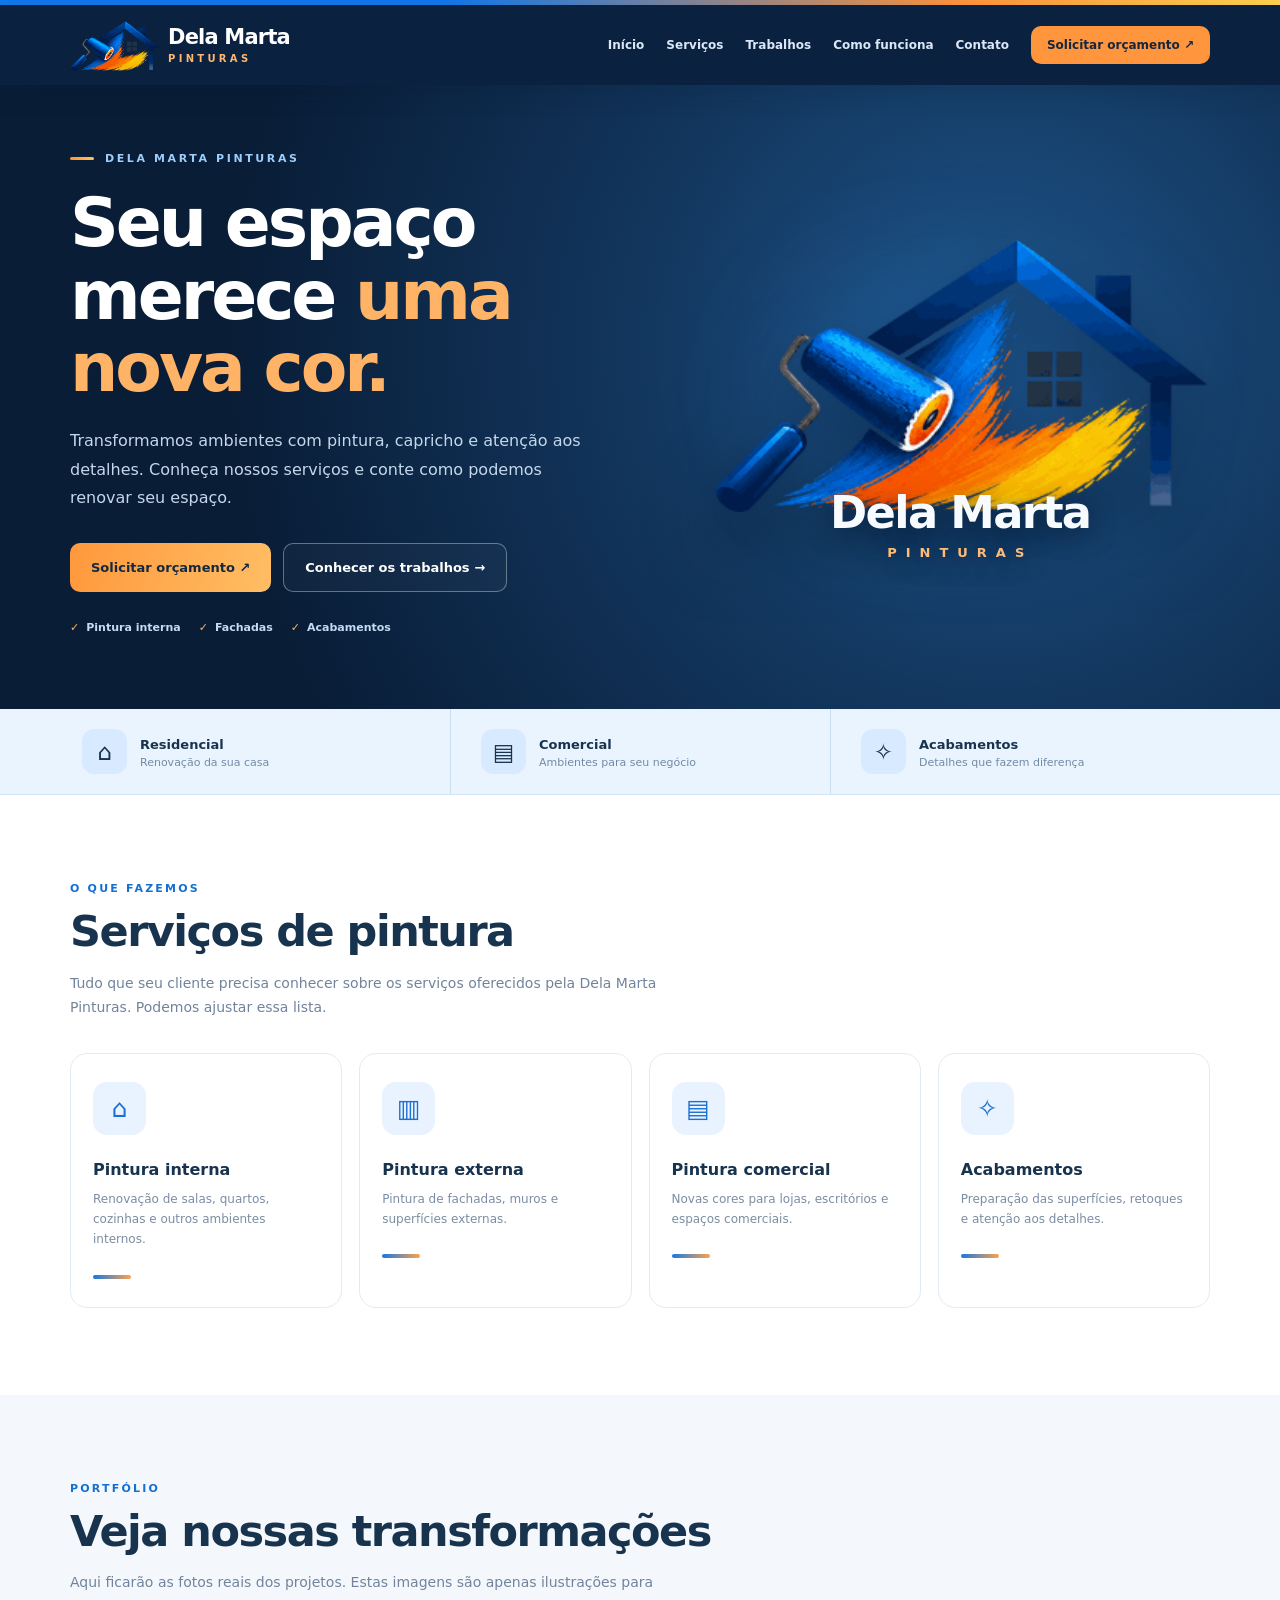
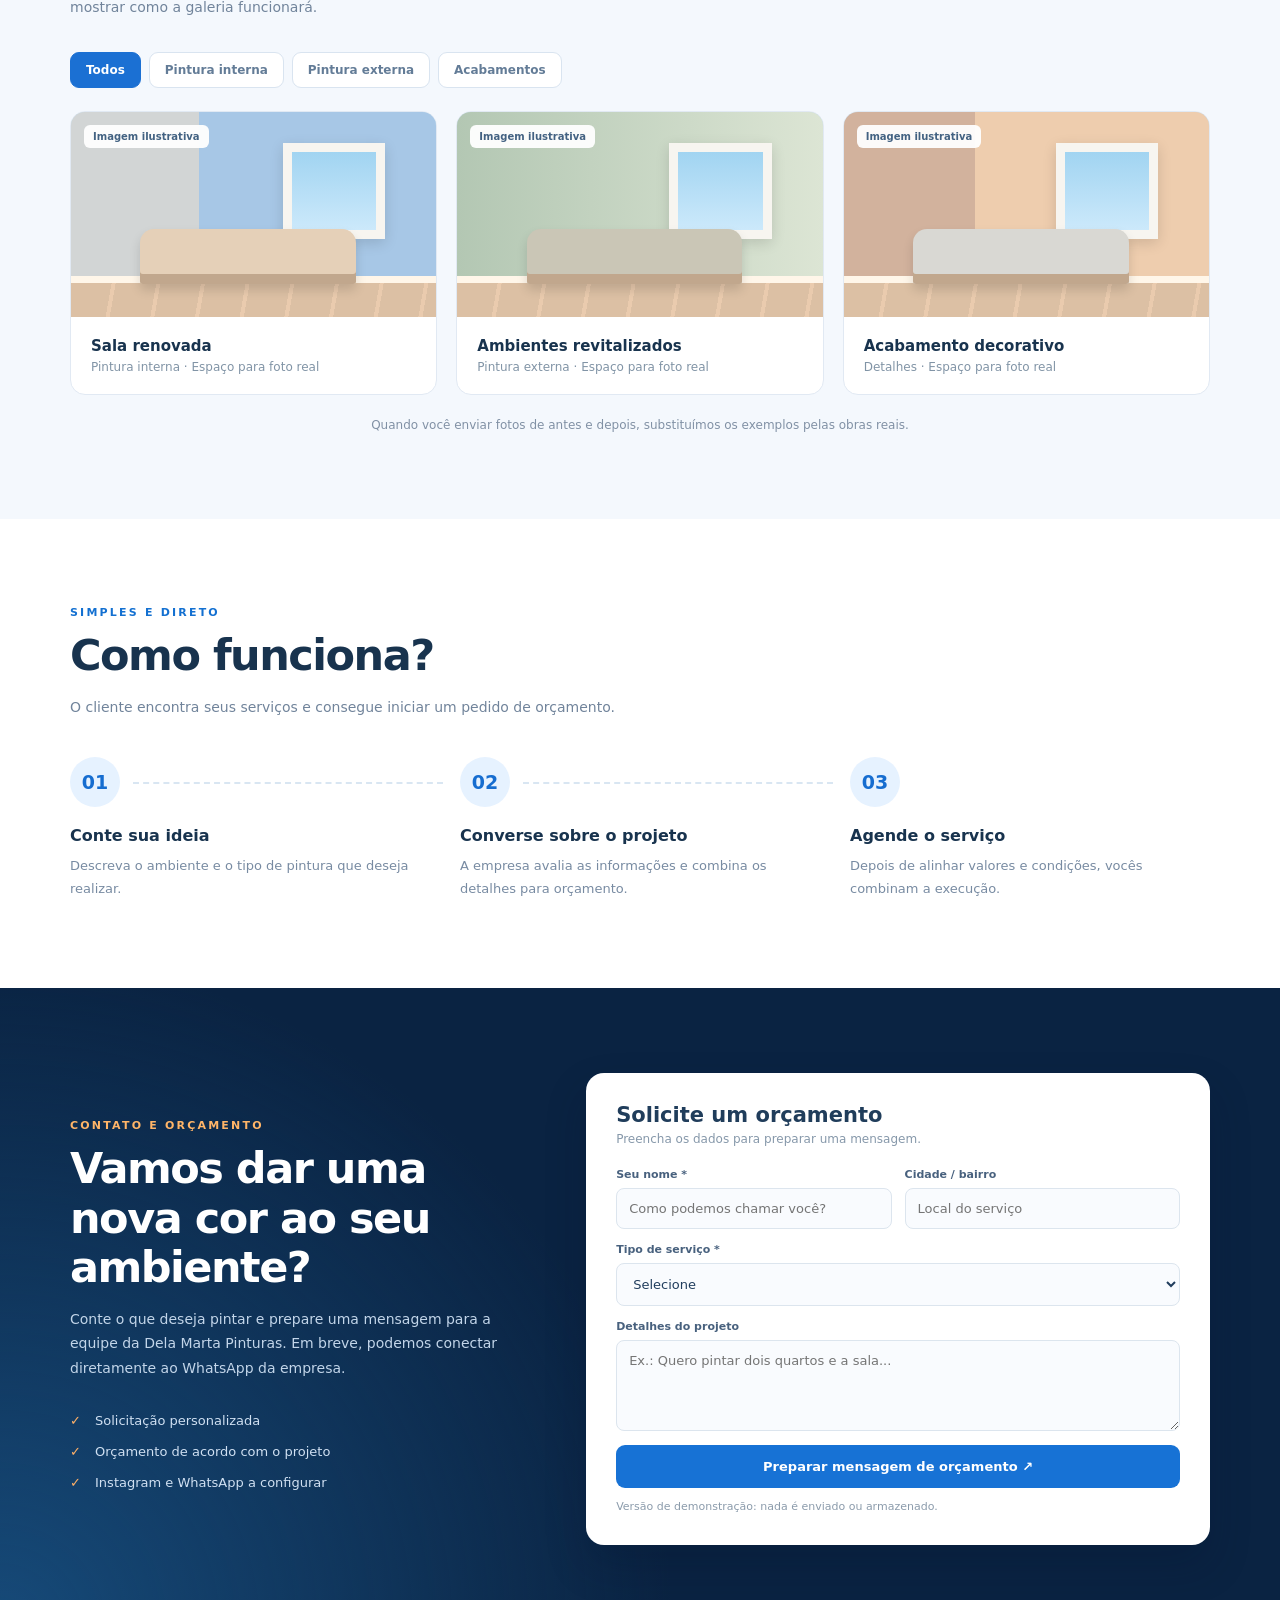
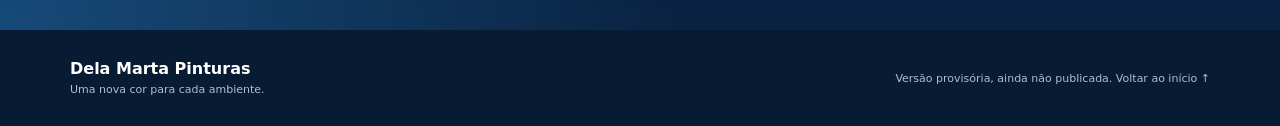
==== index.html @ ef058c1b "Site inicial Pinturas Dela Marta Co-Authored-By: Claude Sonnet 5.5 <noreply@anthropic.com>" ====
<!DOCTYPE html>
<html lang="pt-BR">
<head>
  <meta charset="UTF-8">
  <meta name="viewport" content="width=device-width, initial-scale=1">
  <meta name="theme-color" content="#0d2544">
  <title>Dela Marta Pinturas — Site provisório</title>
  <link rel="icon" href="img/favicon.png">
  <link rel="stylesheet" href="css/style.css">
</head>
<body>

  <div class="topstripe"></div>

  <!-- ================= CABEÇALHO ================= -->
  <header>
    <div class="wrap header-inner">
      <a href="#inicio" class="brand" aria-label="Dela Marta Pinturas — início">
        <img src="img/logo.png" alt="">
        <span><strong>Dela Marta</strong><small>PINTURAS</small></span>
      </a>

      <button class="menu" id="menu" aria-label="Abrir menu" aria-expanded="false" aria-controls="navigation">☰</button>

      <nav id="navigation" aria-label="Menu principal">
        <a href="#inicio">Início</a>
        <a href="#servicos">Serviços</a>
        <a href="#trabalhos">Trabalhos</a>
        <a href="#processo">Como funciona</a>
        <a href="#contato">Contato</a>
      </nav>

      <a href="#contato" class="nav-btn">Solicitar orçamento ↗</a>
    </div>
  </header>

  <div class="draft">Versão provisória 01</div>

  <main id="inicio">

    <!-- ================= HERO ================= -->
    <section class="hero">
      <div class="wrap hero-inner">
        <div>
          <div class="tag">Dela Marta Pinturas</div>
          <h1>Seu espaço merece <span>uma nova cor.</span></h1>
          <p class="intro">Transformamos ambientes com pintura, capricho e atenção aos detalhes. Conheça nossos serviços e conte como podemos renovar seu espaço.</p>

          <div class="actions">
            <a href="#contato" class="action primary">Solicitar orçamento ↗</a>
            <a href="#trabalhos" class="action outline">Conhecer os trabalhos →</a>
          </div>

          <div class="checks">
            <span>Pintura interna</span>
            <span>Fachadas</span>
            <span>Acabamentos</span>
          </div>
        </div>

        <div class="hero-art">
          <div class="hero-art-inner">
            <img src="img/logo.png" class="hero-logo" alt="Logo da Dela Marta Pinturas com rolo de pintura e casa">
            <div class="hero-wordmark">
              <strong>Dela Marta</strong>
              <small>PINTURAS</small>
            </div>
          </div>
        </div>
      </div>
    </section>

    <!-- ================= BENEFÍCIOS ================= -->
    <div class="benefits">
      <div class="wrap">
        <div class="benefit">
          <span class="bubble">⌂</span>
          <div><strong>Residencial</strong><small>Renovação da sua casa</small></div>
        </div>
        <div class="benefit">
          <span class="bubble">▤</span>
          <div><strong>Comercial</strong><small>Ambientes para seu negócio</small></div>
        </div>
        <div class="benefit">
          <span class="bubble">✧</span>
          <div><strong>Acabamentos</strong><small>Detalhes que fazem diferença</small></div>
        </div>
      </div>
    </div>

    <!-- ================= SERVIÇOS ================= -->
    <section class="content" id="servicos">
      <div class="wrap">
        <div class="section-head">
          <div class="eyebrow">O que fazemos</div>
          <h2>Serviços de pintura</h2>
          <p class="desc">Tudo que seu cliente precisa conhecer sobre os serviços oferecidos pela Dela Marta Pinturas. Podemos ajustar essa lista.</p>
        </div>

        <div class="service-grid">
          <article class="service">
            <div class="emoji">⌂</div>
            <h3>Pintura interna</h3>
            <p>Renovação de salas, quartos, cozinhas e outros ambientes internos.</p>
            <div class="line"></div>
          </article>

          <article class="service">
            <div class="emoji">▥</div>
            <h3>Pintura externa</h3>
            <p>Pintura de fachadas, muros e superfícies externas.</p>
            <div class="line"></div>
          </article>

          <article class="service">
            <div class="emoji">▤</div>
            <h3>Pintura comercial</h3>
            <p>Novas cores para lojas, escritórios e espaços comerciais.</p>
            <div class="line"></div>
          </article>

          <article class="service">
            <div class="emoji">✧</div>
            <h3>Acabamentos</h3>
            <p>Preparação das superfícies, retoques e atenção aos detalhes.</p>
            <div class="line"></div>
          </article>
        </div>
      </div>
    </section>

    <!-- ================= PORTFÓLIO ================= -->
    <section class="content soft" id="trabalhos">
      <div class="wrap">
        <div class="section-head">
          <div class="eyebrow">Portfólio</div>
          <h2>Veja nossas transformações</h2>
          <p class="desc">Aqui ficarão as fotos reais dos projetos. Estas imagens são apenas ilustrações para mostrar como a galeria funcionará.</p>
        </div>

        <div class="filters" role="group" aria-label="Filtrar trabalhos">
          <button class="filter selected" data-filter="todos" aria-pressed="true">Todos</button>
          <button class="filter" data-filter="interna" aria-pressed="false">Pintura interna</button>
          <button class="filter" data-filter="externa" aria-pressed="false">Pintura externa</button>
          <button class="filter" data-filter="acabamento" aria-pressed="false">Acabamentos</button>
        </div>

        <div class="gallery">
          <article class="project" data-type="interna">
            <div class="scene one">
              <div class="wall"></div>
              <div class="window"></div>
              <div class="floor"></div>
              <div class="sofa"></div>
              <div class="stamp">Imagem ilustrativa</div>
            </div>
            <div class="project-body">
              <h3>Sala renovada</h3>
              <p>Pintura interna · Espaço para foto real</p>
            </div>
          </article>

          <article class="project" data-type="externa">
            <div class="scene two">
              <div class="wall"></div>
              <div class="window"></div>
              <div class="floor"></div>
              <div class="sofa"></div>
              <div class="stamp">Imagem ilustrativa</div>
            </div>
            <div class="project-body">
              <h3>Ambientes revitalizados</h3>
              <p>Pintura externa · Espaço para foto real</p>
            </div>
          </article>

          <article class="project" data-type="acabamento">
            <div class="scene three">
              <div class="wall"></div>
              <div class="window"></div>
              <div class="floor"></div>
              <div class="sofa"></div>
              <div class="stamp">Imagem ilustrativa</div>
            </div>
            <div class="project-body">
              <h3>Acabamento decorativo</h3>
              <p>Detalhes · Espaço para foto real</p>
            </div>
          </article>
        </div>

        <p class="gallery-note">Quando você enviar fotos de antes e depois, substituímos os exemplos pelas obras reais.</p>
      </div>
    </section>

    <!-- ================= COMO FUNCIONA ================= -->
    <section class="content" id="processo">
      <div class="wrap">
        <div class="section-head">
          <div class="eyebrow">Simples e direto</div>
          <h2>Como funciona?</h2>
          <p class="desc">O cliente encontra seus serviços e consegue iniciar um pedido de orçamento.</p>
        </div>

        <div class="steps">
          <div class="step">
            <div class="step-number">01</div>
            <h3>Conte sua ideia</h3>
            <p>Descreva o ambiente e o tipo de pintura que deseja realizar.</p>
          </div>
          <div class="step">
            <div class="step-number">02</div>
            <h3>Converse sobre o projeto</h3>
            <p>A empresa avalia as informações e combina os detalhes para orçamento.</p>
          </div>
          <div class="step">
            <div class="step-number">03</div>
            <h3>Agende o serviço</h3>
            <p>Depois de alinhar valores e condições, vocês combinam a execução.</p>
          </div>
        </div>
      </div>
    </section>

    <!-- ================= CONTATO / ORÇAMENTO ================= -->
    <section class="contact" id="contato">
      <div class="wrap contact-grid">
        <div>
          <div class="eyebrow">Contato e orçamento</div>
          <h2>Vamos dar uma nova cor ao seu ambiente?</h2>
          <p class="desc">Conte o que deseja pintar e prepare uma mensagem para a equipe da Dela Marta Pinturas. Em breve, podemos conectar diretamente ao WhatsApp da empresa.</p>

          <div class="perks">
            <div><span>✓</span> Solicitação personalizada</div>
            <div><span>✓</span> Orçamento de acordo com o projeto</div>
            <div><span>✓</span> Instagram e WhatsApp a configurar</div>
          </div>
        </div>

        <form id="quoteForm" class="form-box">
          <h3>Solicite um orçamento</h3>
          <p class="hint">Preencha os dados para preparar uma mensagem.</p>

          <div class="form-row">
            <div class="field">
              <label for="name">Seu nome *</label>
              <input type="text" id="name" placeholder="Como podemos chamar você?" maxlength="100" required>
            </div>
            <div class="field">
              <label for="city">Cidade / bairro</label>
              <input type="text" id="city" placeholder="Local do serviço" maxlength="120">
            </div>
          </div>

          <div class="field">
            <label for="service">Tipo de serviço *</label>
            <select id="service" required>
              <option value="">Selecione</option>
              <option>Pintura interna</option>
              <option>Pintura externa</option>
              <option>Pintura comercial</option>
              <option>Acabamentos e retoques</option>
              <option>Outro serviço</option>
            </select>
          </div>

          <div class="field">
            <label for="details">Detalhes do projeto</label>
            <textarea id="details" placeholder="Ex.: Quero pintar dois quartos e a sala..." maxlength="1000"></textarea>
          </div>

          <button class="form-button" type="submit">Preparar mensagem de orçamento ↗</button>
          <p class="fine">Versão de demonstração: nada é enviado ou armazenado.</p>

          <!-- Aparece depois que o formulário é enviado -->
          <div class="generated" id="generated" aria-live="polite">
            <strong>Mensagem preparada:</strong>
            <textarea id="messagePreview" readonly aria-label="Mensagem de orçamento"></textarea>
            <button type="button" class="copy" id="copy">Copiar mensagem</button>
            <p class="fine">Adicionaremos o número real do WhatsApp para permitir o envio direto.</p>
          </div>
        </form>
      </div>
    </section>

  </main>

  <!-- ================= RODAPÉ ================= -->
  <footer class="footer">
    <div class="wrap footer-inner">
      <div>
        <strong>Dela Marta Pinturas</strong>
        <small>Uma nova cor para cada ambiente.</small>
      </div>
      <small>Versão provisória, ainda não publicada. <a href="#inicio">Voltar ao início ↑</a></small>
    </div>
  </footer>

  <script src="js/main.js"></script>
</body>
</html>
---- css/style.css ----
/* Dela Marta Pinturas - folhas de estilo
   Versao provisoria 01 */

/* ======================================================================
   VARIÁVEIS E BASE
   ====================================================================== */

:root {
  --navy: #0a2240;
  --navy2: #133e6b;
  --blue: #1878df;
  --orange: #ff963d;
  --ink: #18334e;
  --muted: #71849b;
  --light: #f4f8fd;
}
* {
  box-sizing: border-box;
}
html {
  scroll-behavior: smooth;
  scroll-padding-top: 85px;
}
body {
  margin: 0;
  font-family: Inter, system-ui, -apple-system, 'Segoe UI', Arial, sans-serif;
  color: var(--ink);
  background: #fff;
}
a {
  text-decoration: none;
  color: inherit;
}
button,
input,
textarea,
select {
  font: inherit;
}
button {
  cursor: pointer;
}
.wrap {
  width: min(1140px, calc(100% - 48px));
  margin: 0 auto;
}

/* ======================================================================
   CABEÇALHO E MENU
   ====================================================================== */

.topstripe {
  height: 5px;
  background: linear-gradient(90deg, #1179ec 35%, #ff943d 75%, #ffd44f);
}
header {
  position: sticky;
  top: 0;
  background: #0a2140;
  color: white;
  z-index: 10;
  box-shadow: 0 9px 24px #041a2b25;
}
.header-inner {
  display: flex;
  min-height: 80px;
  align-items: center;
  gap: 22px;
}
.brand {
  display: flex;
  align-items: center;
  gap: 8px;
  flex-shrink: 0;
}
.brand img {
  width: 90px;
  height: 60px;
  object-fit: contain;
}
.brand strong {
  font-size: 21px;
  display: block;
  letter-spacing: -.8px;
  line-height: 1;
}
.brand small {
  font-size: 10px;
  letter-spacing: 3.3px;
  color: #ffb66e;
  font-weight: 850;
  display: block;
  margin-top: 5px;
}
nav {
  margin-left: auto;
  display: flex;
  align-items: center;
  gap: 22px;
}
nav a {
  font-weight: 650;
  font-size: 12px;
  color: #dce8f7;
}
nav a:hover {
  color: #ffb86b;
}
.nav-btn,
.action {
  border: none;
  border-radius: 10px;
  font-weight: 850;
  transition: transform .2s, background .2s;
}
.nav-btn:hover,
.action:hover {
  transform: translateY(-2px);
}
.nav-btn {
  background: var(--orange);
  padding: 12px 16px;
  color: #142640;
  font-size: 12px;
  white-space: nowrap;
}
.menu {
  display: none;
  border: 1px solid #ffffff44;
  background: transparent;
  border-radius: 8px;
  color: white;
  width: 41px;
  height: 41px;
  font-size: 22px;
}
.draft {
  display: none;
  position: fixed;
  right: 18px;
  bottom: 18px;
  padding: 9px 14px;
  background: #ffffffef;
  border: 1px solid #d4e3f3;
  border-radius: 50px;
  color: #22558b;
  font-size: 11px;
  font-weight: 850;
  z-index: 20;
  box-shadow: 0 5px 20px #001b3325;
  pointer-events: none;
}
.draft:before {
  content: '●';
  color: #ff923c;
  margin-right: 8px;
}

/* ======================================================================
   HERO (TOPO DA PÁGINA)
   ====================================================================== */

.hero {
  color: white;
  background: radial-gradient(circle at 78% 42%, #1e5488 0, #12355c 36%, #091d37 72%);
  overflow: hidden;
}
.hero-inner {
  min-height: 615px;
  display: grid;
  grid-template-columns: 1.1fr .9fr;
  gap: 30px;
  align-items: center;
  padding: 67px 0 75px;
}
.tag {
  color: #9dcdfb;
  text-transform: uppercase;
  font-weight: 850;
  letter-spacing: 2.6px;
  font-size: 11px;
  display: flex;
  align-items: center;
  gap: 11px;
}
.tag:before {
  content: '';
  background: linear-gradient(90deg, #ff9238, #ffc754);
  height: 3px;
  width: 24px;
  border-radius: 3px;
}
h1 {
  font-size: clamp(41px, 5.3vw, 68px);
  letter-spacing: -3px;
  line-height: 1.07;
  margin: 22px 0;
  max-width: 650px;
}
h1 span {
  color: #ffb366;
}
.intro {
  font-size: 16px;
  color: #c5d7ea;
  line-height: 1.8;
  max-width: 520px;
}
.actions {
  display: flex;
  flex-wrap: wrap;
  gap: 12px;
  margin-top: 30px;
}
.action {
  min-height: 49px;
  padding: 14px 21px;
  font-size: 13px;
  display: inline-flex;
  align-items: center;
  justify-content: center;
  gap: 12px;
}
.primary {
  color: #132942;
  background: linear-gradient(105deg, #ff983c, #ffbe64);
}
.outline {
  color: #fff;
  border: 1px solid #ffffff5a;
  background: #ffffff08;
}
.checks {
  margin-top: 29px;
  display: flex;
  flex-wrap: wrap;
  gap: 18px;
  color: #c6dcf2;
  font-size: 11px;
  font-weight: 700;
}
.checks span:before {
  content: '✓';
  color: #ffb565;
  margin-right: 7px;
}
.hero-logo {
  width: 100%;
  max-width: 520px;
  filter: drop-shadow(0 35px 35px #00112488);
  position: relative;
  z-index: 1;
}
.hero-art {
  position: relative;
  display: grid;
  place-items: center;
}
.hero-art:before {
  content: '';
  position: absolute;
  inset: 15%;
  background: #348eed3e;
  filter: blur(55px);
  border-radius: 50%;
}
.hero-wordmark {
  position: relative;
  z-index: 2;
  text-align: center;
  margin-top: -24px;
  text-shadow: 0 5px 25px #00112780;
}
.hero-wordmark strong {
  display: block;
  color: #f7fbff;
  font-size: clamp(30px, 3.5vw, 51px);
  font-weight: 900;
  letter-spacing: -1.7px;
  line-height: 1.1;
}
.hero-wordmark small {
  display: block;
  margin-top: 7px;
  letter-spacing: 9px;
  font-weight: 850;
  color: #ffbc77;
  font-size: 13px;
}
.hero-art-inner {
  position: relative;
  z-index: 1;
  display: flex;
  flex-direction: column;
  align-items: center;
  width: 100%;
}
.hero-pill {
  position: absolute;
  z-index: 2;
  bottom: 35px;
  right: 0;
  background: white;
  color: #193b63;
  border-radius: 12px;
  box-shadow: 0 12px 30px #00152b44;
  padding: 12px 16px;
  font-size: 12px;
  font-weight: 850;
}
.hero-pill small {
  display: block;
  color: #8191a5;
  font-size: 10px;
  font-weight: 500;
  margin-top: 3px;
}

/* ======================================================================
   FAIXA DE BENEFÍCIOS
   ====================================================================== */

.benefits {
  background: #eaf4ff;
  border-bottom: 1px solid #d5e7f7;
}
.benefits .wrap {
  display: grid;
  grid-template-columns: repeat(3, 1fr);
}
.benefit {
  padding: 20px 12px;
  display: flex;
  align-items: center;
  gap: 13px;
}
.benefit+.benefit {
  border-left: 1px solid #c9dfef;
  padding-left: 30px;
}
.benefit .bubble {
  font-size: 23px;
  background: #d8eaff;
  border-radius: 12px;
  width: 45px;
  height: 45px;
  display: grid;
  place-items: center;
}
.benefit strong {
  font-size: 13px;
}
.benefit small {
  display: block;
  font-size: 11px;
  color: #718aa4;
  margin-top: 3px;
}

/* ======================================================================
   SEÇÕES (ESTILO COMUM)
   ====================================================================== */

section.content {
  padding: 87px 0;
}
.soft {
  background: var(--light);
}
.eyebrow {
  font-size: 11px;
  letter-spacing: 2.2px;
  text-transform: uppercase;
  color: #1370d1;
  font-weight: 900;
  margin-bottom: 12px;
}
h2 {
  font-size: clamp(30px, 3.4vw, 43px);
  line-height: 1.15;
  letter-spacing: -1.5px;
  margin: 0 0 14px;
}
.desc {
  color: #71849b;
  font-size: 14px;
  line-height: 1.75;
  max-width: 630px;
}
.section-head {
  margin-bottom: 33px;
}

/* ======================================================================
   SERVIÇOS
   ====================================================================== */

.service-grid {
  display: grid;
  grid-template-columns: repeat(4, 1fr);
  gap: 17px;
}
.service {
  border: 1px solid #e3ebf4;
  border-radius: 17px;
  padding: 28px 22px;
  background: white;
  transition: transform .2s, box-shadow .2s;
}
.service:hover {
  transform: translateY(-5px);
  box-shadow: 0 15px 35px #193c6512;
}
.service .emoji {
  width: 53px;
  height: 53px;
  display: grid;
  place-items: center;
  background: #e9f3ff;
  color: #1b70d3;
  border-radius: 14px;
  font-size: 25px;
  margin-bottom: 25px;
}
.service h3 {
  font-size: 16px;
  margin: 0 0 10px;
}
.service p {
  font-size: 12px;
  color: #7b8da2;
  line-height: 1.7;
  margin: 0;
}
.line {
  height: 4px;
  width: 38px;
  background: linear-gradient(90deg, #1579e3, #ffa14b);
  border-radius: 5px;
  margin-top: 25px;
}

/* ======================================================================
   PORTFÓLIO (FILTROS E GALERIA)
   ====================================================================== */

.filters {
  display: flex;
  flex-wrap: wrap;
  gap: 8px;
  margin-bottom: 23px;
}
.filter {
  border: 1px solid #d9e4f0;
  background: white;
  border-radius: 9px;
  color: #637c97;
  padding: 10px 15px;
  font-size: 12px;
  font-weight: 800;
}
.filter.selected {
  background: #1b70d3;
  border-color: #1b70d3;
  color: #fff;
}
.gallery {
  display: grid;
  grid-template-columns: repeat(3, 1fr);
  gap: 19px;
}
.project {
  overflow: hidden;
  background: white;
  border: 1px solid #e1e9f3;
  border-radius: 15px;
}
.project[hidden] {
  display: none;
}
.scene {
  position: relative;
  height: 205px;
  background: #bed9e9;
  overflow: hidden;
}
.scene .wall {
  height: 80%;
  position: absolute;
  inset: 0 0 auto;
}
.scene.one .wall {
  background: linear-gradient(90deg, #d2d5d5 0 35%, #a7c7e6 35%);
}
.scene.two .wall {
  background: linear-gradient(90deg, #b3c7b3, #dce5d4);
}
.scene.three .wall {
  background: linear-gradient(90deg, #d2b29d 0 36%, #eecdae 36%);
}
.scene .floor {
  position: absolute;
  bottom: 0;
  height: 20%;
  left: 0;
  right: 0;
  background: repeating-linear-gradient(100deg, #dcc0a4 0 40px, #eacbae 40px 44px);
  border-top: 7px solid #fff6e9;
}
.scene .window {
  width: 28%;
  height: 47%;
  position: absolute;
  top: 15%;
  right: 14%;
  background: linear-gradient(#a1d4f1, #cce9fb);
  border: 9px solid #f7f5f0;
  box-shadow: 0 4px 13px #0002;
}
.scene .sofa {
  position: absolute;
  bottom: 16%;
  left: 19%;
  height: 27%;
  width: 59%;
  background: #e5d0b8;
  border-radius: 14px 14px 3px 3px;
  box-shadow: inset 0 -10px #c1a78d, 0 6px 11px #0002;
}
.scene.two .sofa {
  background: #cac6b6;
}
.scene.three .sofa {
  background: #d9d8d3;
}
.scene .stamp {
  position: absolute;
  top: 13px;
  left: 13px;
  background: #fffffff0;
  padding: 6px 9px;
  font-size: 10px;
  font-weight: 800;
  border-radius: 6px;
  color: #436282;
}
.project-body {
  padding: 20px;
}
.project-body h3 {
  font-size: 15px;
  margin: 0 0 5px;
}
.project-body p {
  margin: 0;
  color: #8194a6;
  font-size: 12px;
}
.gallery-note {
  font-size: 12px;
  color: #8191a5;
  text-align: center;
  margin: 23px 0 0;
}

/* ======================================================================
   COMO FUNCIONA
   ====================================================================== */

.steps {
  display: grid;
  grid-template-columns: repeat(3, 1fr);
  gap: 30px;
  margin-top: 38px;
}
.step {
  position: relative;
}
.step-number {
  background: #e6f2ff;
  color: #166dd0;
  height: 50px;
  width: 50px;
  display: grid;
  place-items: center;
  font-size: 19px;
  font-weight: 900;
  border-radius: 50%;
  margin-bottom: 19px;
}
.step:not(:last-child):after {
  content: '';
  position: absolute;
  left: 63px;
  right: -13px;
  top: 25px;
  border-top: 2px dashed #d9e6f2;
}
.step h3 {
  font-size: 16px;
  margin: 0 0 10px;
}
.step p {
  font-size: 13px;
  color: #788ba2;
  line-height: 1.75;
  margin: 0;
}

/* ======================================================================
   CONTATO E FORMULÁRIO
   ====================================================================== */

.contact {
  background: radial-gradient(circle at 0 100%, #164a79, transparent 47%), #0a2342;
  color: white;
  padding: 85px 0;
}
.contact-grid {
  display: grid;
  grid-template-columns: .85fr 1.15fr;
  gap: 55px;
  align-items: center;
}
.contact .eyebrow {
  color: #ffb568;
}
.contact h2 {
  color: white;
}
.contact .desc {
  color: #c2d5e9;
}
.contact .perks {
  color: #d0e0f2;
  font-size: 13px;
  margin-top: 25px;
  line-height: 2.4;
}
.contact .perks span {
  color: #ffb067;
  margin-right: 10px;
}
.form-box {
  background: white;
  color: #203d5b;
  padding: 30px;
  border-radius: 18px;
  box-shadow: 0 20px 40px #00142e38;
}
.form-box h3 {
  font-size: 21px;
  margin: 0 0 5px;
}
.hint {
  font-size: 12px;
  color: #8698aa;
  margin: 0 0 22px;
}
.form-row {
  display: grid;
  grid-template-columns: 1fr 1fr;
  gap: 13px;
}
label {
  display: block;
  color: #48617e;
  font-size: 11px;
  font-weight: 800;
  margin-bottom: 7px;
}
.field {
  margin-bottom: 14px;
}
input,
select,
textarea {
  width: 100%;
  display: block;
  border: 1px solid #dce5ee;
  border-radius: 8px;
  background: #f9fbfe;
  padding: 12px;
  font-size: 13px;
  outline: 0;
  color: #213d5d;
}
input:focus,
select:focus,
textarea:focus {
  border-color: #1c7ee0;
  box-shadow: 0 0 0 3px #1779e21b;
}
textarea {
  resize: vertical;
  min-height: 91px;
}
.form-button {
  background: #1772d5;
  color: white;
  border: 0;
  border-radius: 9px;
  padding: 14px;
  width: 100%;
  font-weight: 850;
  font-size: 13px;
}
.form-button:hover {
  background: #1059a5;
}
.fine {
  font-size: 11px;
  color: #8b9bab;
  margin: 10px 0 0;
  line-height: 1.6;
}
.generated {
  display: none;
  padding: 14px;
  background: #eef6ff;
  border: 1px solid #cce2f9;
  border-radius: 10px;
  margin-top: 15px;
}
.generated.visible {
  display: block;
}
.generated strong {
  font-size: 12px;
  color: #185387;
}
.generated textarea {
  height: 145px;
  margin-top: 8px;
}
.copy {
  background: #175aa4;
  color: #fff;
  border: 0;
  border-radius: 7px;
  padding: 9px 12px;
  font-size: 12px;
  font-weight: 800;
  margin-top: 8px;
}

/* ======================================================================
   RODAPÉ
   ====================================================================== */

.footer {
  background: #071b32;
  color: #aac0d6;
  padding: 29px 0;
}
.footer-inner {
  display: flex;
  justify-content: space-between;
  gap: 16px;
  align-items: center;
}
.footer strong {
  display: block;
  color: white;
  font-size: 16px;
}
.footer small {
  font-size: 11px;
}
.footer a:hover {
  color: white;
}

/* ======================================================================
   RESPONSIVO: TELAS MÉDIAS
   ====================================================================== */

@media (max-width: 1000px) {
  nav {
    gap: 12px;
  }

  .brand img {
    width: 70px;
  }

  .brand strong {
    font-size: 17px;
  }

  .service-grid {
    grid-template-columns: repeat(2, 1fr);
  }
}

/* ======================================================================
   RESPONSIVO: TABLET E CELULAR
   ====================================================================== */

@media (max-width: 760px) {
  .menu {
    display: block;
    margin-left: auto;
  }

  nav {
    display: none;
    order: 4;
    width: 100%;
    margin: 0;
    padding: 10px 0 18px;
    border-top: 1px solid #ffffff25;
    flex-direction: column;
    align-items: stretch;
    gap: 0;
  }

  nav.open {
    display: flex;
  }

  nav a {
    padding: 12px 5px;
    font-size: 14px;
  }

  .header-inner {
    flex-wrap: wrap;
    gap: 13px;
    padding: 8px 0;
  }

  .hero-inner {
    grid-template-columns: 1fr;
    gap: 5px;
    padding: 60px 0 65px;
    min-height: 0;
  }

  .hero-art {
    max-width: 540px;
    margin: 0 auto;
  }

  .benefits .wrap {
    grid-template-columns: 1fr;
  }

  .benefit+.benefit {
    border-left: 0;
    border-top: 1px solid #c9dfef;
    padding-left: 12px;
  }

  .gallery {
    grid-template-columns: repeat(2, 1fr);
  }

  .contact-grid {
    grid-template-columns: 1fr;
    gap: 30px;
  }
}

/* ======================================================================
   RESPONSIVO: CELULAR PEQUENO
   ====================================================================== */

@media (max-width: 540px) {
  .wrap {
    width: calc(100% - 36px);
  }

  .brand img {
    width: 60px;
    height: 42px;
  }

  .brand strong {
    font-size: 16px;
  }

  .brand small {
    font-size: 8px;
    letter-spacing: 2.3px;
  }

  .nav-btn {
    font-size: 10px;
    padding: 10px;
  }

  .menu {
    width: 37px;
    height: 37px;
  }

  .hero-inner {
    padding-top: 50px;
  }

  .hero h1 {
    font-size: 42px;
    letter-spacing: -2px;
  }

  .hero .intro {
    font-size: 14px;
  }

  .actions .action {
    width: 100%;
  }

  .hero-pill {
    bottom: 12px;
  }

  .checks {
    gap: 12px;
  }

  .content {
    padding: 60px 0 !important;
  }

  .service-grid,
  .gallery,
  .steps,
  .form-row {
    grid-template-columns: 1fr;
  }

  .service {
    padding: 24px;
  }

  .section-head h2 {
    font-size: 32px;
  }

  .step {
    padding-left: 65px;
  }

  .step-number {
    position: absolute;
    left: 0;
    top: 0;
  }

  .step:not(:last-child):after {
    border-top: none;
    border-left: 2px dashed #d9e6f2;
    top: 55px;
    left: 25px;
    right: auto;
    height: 25px;
  }

  .contact {
    padding: 62px 0;
  }

  .form-box {
    padding: 21px;
  }

  .footer-inner {
    align-items: start;
    flex-direction: column;
  }

  .draft {
    font-size: 10px;
    right: 10px;
    bottom: 10px;
  }
}

/* ======================================================================
   ACESSIBILIDADE: MENOS MOVIMENTO
   ====================================================================== */

@media (prefers-reduced-motion: reduce) {
  html {
    scroll-behavior: auto;
  }

  * {
    transition: none !important;
  }
}
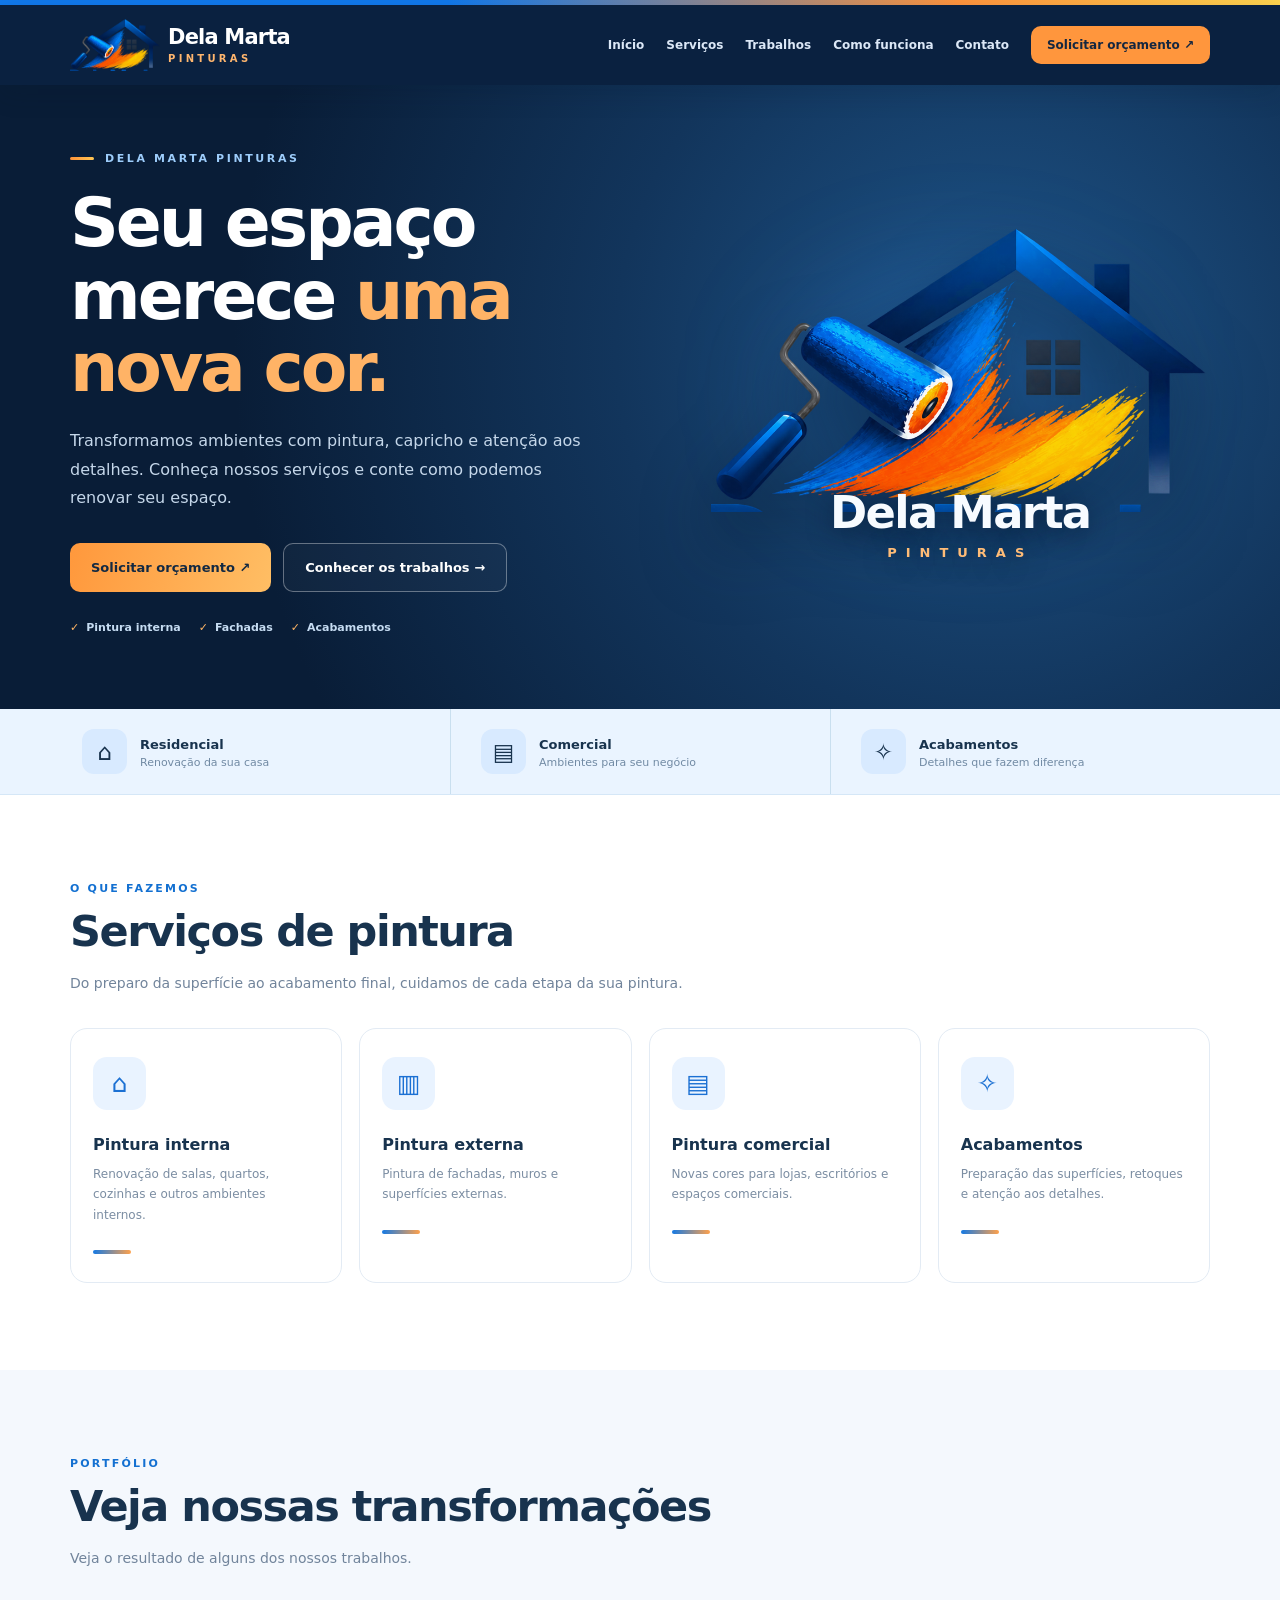
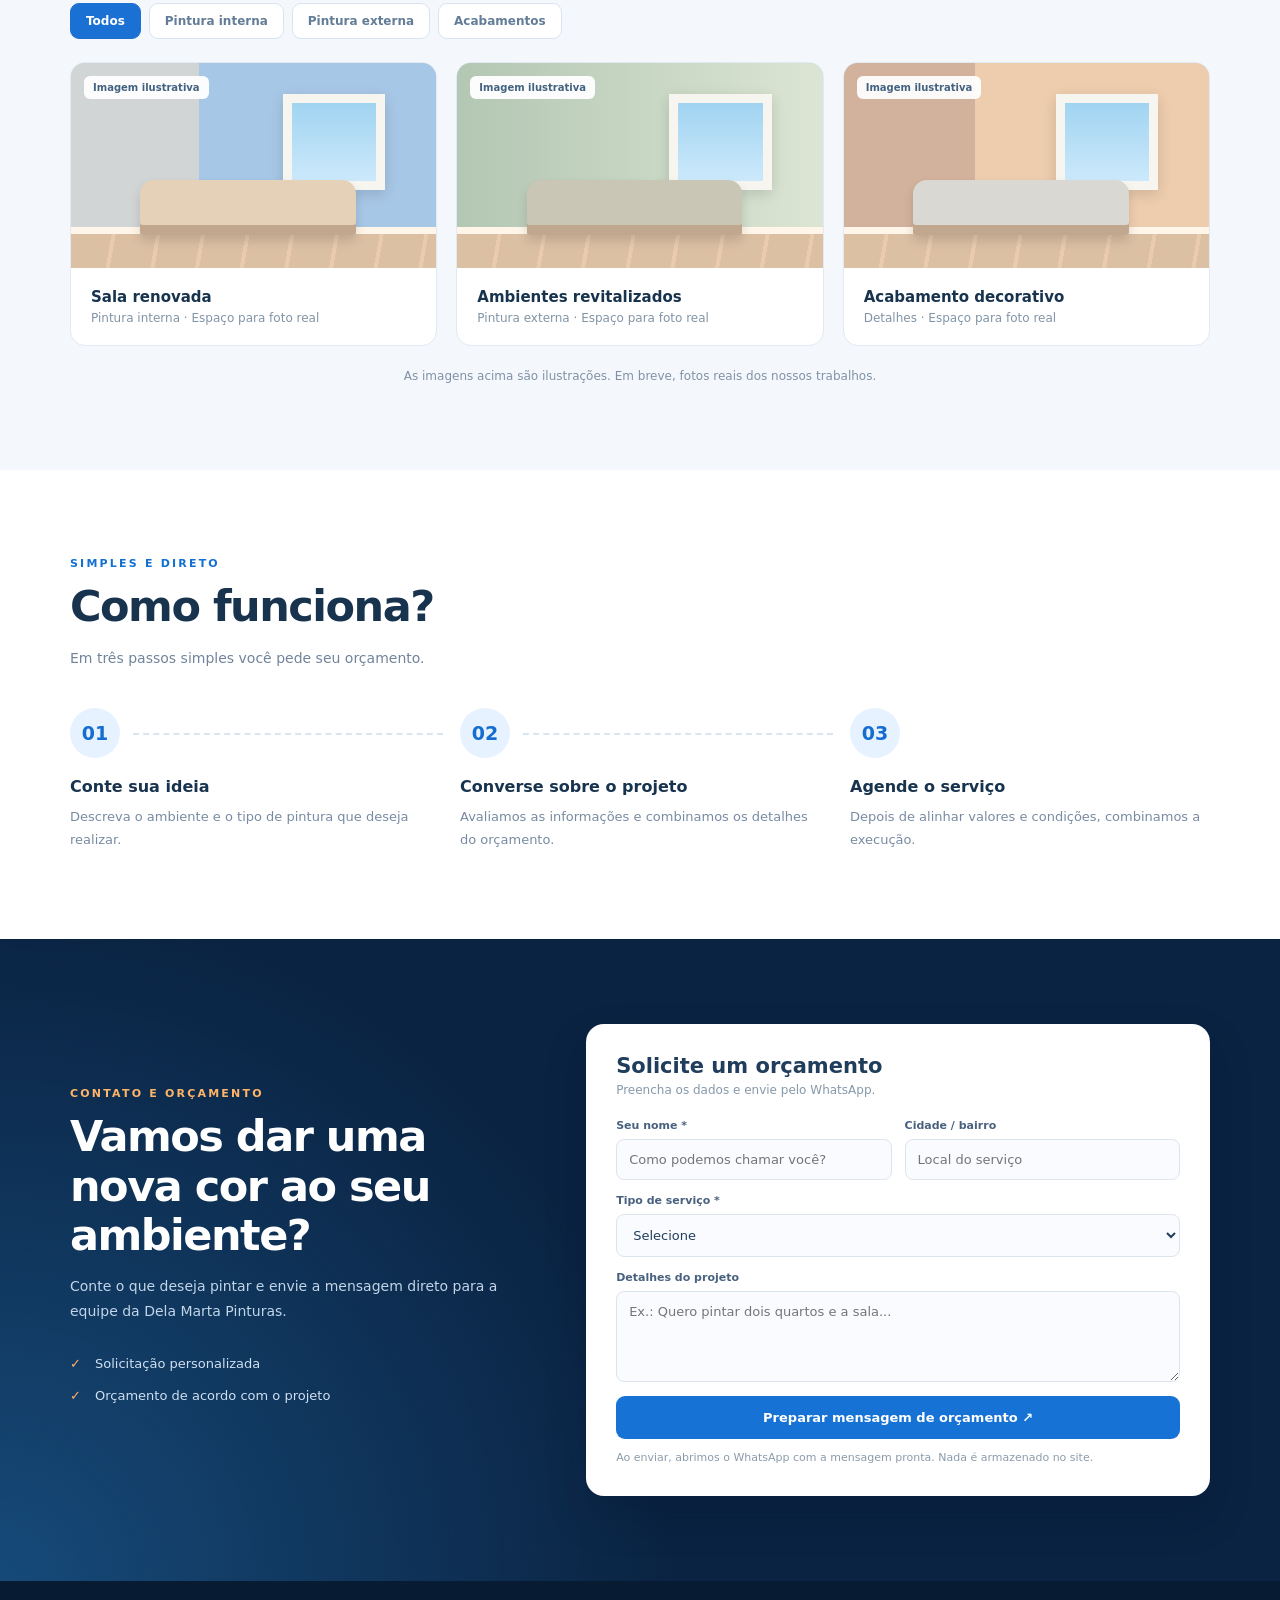
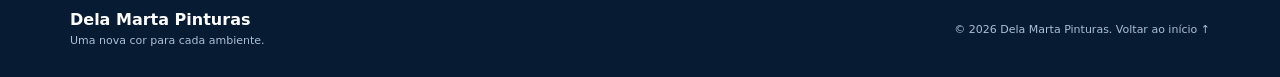
==== commit beea2857: "Melhora o site: logo em alta, WhatsApp, galeria real, SEO Co-Authored-By: Claude Sonnet 5.5 <noreply" ====
--- a/index.html
+++ b/index.html
@@ -4,8 +4,16 @@
   <meta charset="UTF-8">
   <meta name="viewport" content="width=device-width, initial-scale=1">
   <meta name="theme-color" content="#0d2544">
-  <title>Dela Marta Pinturas — Site provisório</title>
-  <link rel="icon" href="img/favicon.png">
+  <title>Dela Marta Pinturas — Pintura residencial e comercial</title>
+  <meta name="description" content="Dela Marta Pinturas: pintura interna, externa e comercial com capricho e atenção aos detalhes. Solicite seu orçamento pelo WhatsApp.">
+  <meta property="og:type" content="website">
+  <meta property="og:locale" content="pt_BR">
+  <meta property="og:title" content="Dela Marta Pinturas — Seu espaço merece uma nova cor">
+  <meta property="og:description" content="Pintura interna, externa e comercial. Solicite seu orçamento.">
+  <meta property="og:image" content="img/og-image.png">
+  <meta name="twitter:card" content="summary_large_image">
+  <link rel="icon" href="img/favicon.png" type="image/png">
+  <link rel="apple-touch-icon" href="img/apple-touch-icon.png">
   <link rel="stylesheet" href="css/style.css">
 </head>
 <body>
@@ -34,8 +42,6 @@
     </div>
   </header>
 
-  <div class="draft">Versão provisória 01</div>
-
   <main id="inicio">
 
     <!-- ================= HERO ================= -->
@@ -94,7 +100,7 @@
         <div class="section-head">
           <div class="eyebrow">O que fazemos</div>
           <h2>Serviços de pintura</h2>
-          <p class="desc">Tudo que seu cliente precisa conhecer sobre os serviços oferecidos pela Dela Marta Pinturas. Podemos ajustar essa lista.</p>
+          <p class="desc">Do preparo da superfície ao acabamento final, cuidamos de cada etapa da sua pintura.</p>
         </div>
 
         <div class="service-grid">
@@ -135,7 +141,7 @@
         <div class="section-head">
           <div class="eyebrow">Portfólio</div>
           <h2>Veja nossas transformações</h2>
-          <p class="desc">Aqui ficarão as fotos reais dos projetos. Estas imagens são apenas ilustrações para mostrar como a galeria funcionará.</p>
+          <p class="desc" id="galleryDesc">Veja o resultado de alguns dos nossos trabalhos.</p>
         </div>
 
         <div class="filters" role="group" aria-label="Filtrar trabalhos">
@@ -145,7 +151,7 @@
           <button class="filter" data-filter="acabamento" aria-pressed="false">Acabamentos</button>
         </div>
 
-        <div class="gallery">
+        <div class="gallery" id="gallery">
           <article class="project" data-type="interna">
             <div class="scene one">
               <div class="wall"></div>
@@ -189,7 +195,7 @@
           </article>
         </div>
 
-        <p class="gallery-note">Quando você enviar fotos de antes e depois, substituímos os exemplos pelas obras reais.</p>
+        <p class="gallery-note" id="galleryNote" hidden>As imagens acima são ilustrações. Em breve, fotos reais dos nossos trabalhos.</p>
       </div>
     </section>
 
@@ -199,7 +205,7 @@
         <div class="section-head">
           <div class="eyebrow">Simples e direto</div>
           <h2>Como funciona?</h2>
-          <p class="desc">O cliente encontra seus serviços e consegue iniciar um pedido de orçamento.</p>
+          <p class="desc">Em três passos simples você pede seu orçamento.</p>
         </div>
 
         <div class="steps">
@@ -211,12 +217,12 @@
           <div class="step">
             <div class="step-number">02</div>
             <h3>Converse sobre o projeto</h3>
-            <p>A empresa avalia as informações e combina os detalhes para orçamento.</p>
+            <p>Avaliamos as informações e combinamos os detalhes do orçamento.</p>
           </div>
           <div class="step">
             <div class="step-number">03</div>
             <h3>Agende o serviço</h3>
-            <p>Depois de alinhar valores e condições, vocês combinam a execução.</p>
+            <p>Depois de alinhar valores e condições, combinamos a execução.</p>
           </div>
         </div>
       </div>
@@ -228,18 +234,19 @@
         <div>
           <div class="eyebrow">Contato e orçamento</div>
           <h2>Vamos dar uma nova cor ao seu ambiente?</h2>
-          <p class="desc">Conte o que deseja pintar e prepare uma mensagem para a equipe da Dela Marta Pinturas. Em breve, podemos conectar diretamente ao WhatsApp da empresa.</p>
+          <p class="desc">Conte o que deseja pintar e envie a mensagem direto para a equipe da Dela Marta Pinturas.</p>
 
           <div class="perks">
             <div><span>✓</span> Solicitação personalizada</div>
             <div><span>✓</span> Orçamento de acordo com o projeto</div>
-            <div><span>✓</span> Instagram e WhatsApp a configurar</div>
-          </div>
+          </div>
+
+          <div class="contact-links" id="contactLinks"></div>
         </div>
 
         <form id="quoteForm" class="form-box">
           <h3>Solicite um orçamento</h3>
-          <p class="hint">Preencha os dados para preparar uma mensagem.</p>
+          <p class="hint">Preencha os dados e envie pelo WhatsApp.</p>
 
           <div class="form-row">
             <div class="field">
@@ -269,15 +276,15 @@
             <textarea id="details" placeholder="Ex.: Quero pintar dois quartos e a sala..." maxlength="1000"></textarea>
           </div>
 
-          <button class="form-button" type="submit">Preparar mensagem de orçamento ↗</button>
-          <p class="fine">Versão de demonstração: nada é enviado ou armazenado.</p>
+          <button class="form-button" type="submit" id="submitBtn">Enviar pelo WhatsApp ↗</button>
+          <p class="fine">Ao enviar, abrimos o WhatsApp com a mensagem pronta. Nada é armazenado no site.</p>
 
           <!-- Aparece depois que o formulário é enviado -->
           <div class="generated" id="generated" aria-live="polite">
-            <strong>Mensagem preparada:</strong>
+            <strong id="generatedTitle">Mensagem preparada:</strong>
             <textarea id="messagePreview" readonly aria-label="Mensagem de orçamento"></textarea>
             <button type="button" class="copy" id="copy">Copiar mensagem</button>
-            <p class="fine">Adicionaremos o número real do WhatsApp para permitir o envio direto.</p>
+            <p class="fine" id="generatedNote"></p>
           </div>
         </form>
       </div>
@@ -292,10 +299,11 @@
         <strong>Dela Marta Pinturas</strong>
         <small>Uma nova cor para cada ambiente.</small>
       </div>
-      <small>Versão provisória, ainda não publicada. <a href="#inicio">Voltar ao início ↑</a></small>
+      <small>© <span id="year">2026</span> Dela Marta Pinturas. <a href="#inicio">Voltar ao início ↑</a></small>
     </div>
   </footer>
 
+  <script src="js/config.js"></script>
   <script src="js/main.js"></script>
 </body>
 </html>
--- a/css/style.css
+++ b/css/style.css
@@ -991,3 +991,27 @@
     transition: none !important;
   }
 }
+
+/* ======================================================================
+   GALERIA COM FOTOS REAIS, LINKS DE CONTATO, BOTÃO WHATSAPP
+   ====================================================================== */
+.photos { display: grid; grid-template-columns: 1fr; }
+.photos.pair { grid-template-columns: 1fr 1fr; gap: 2px; }
+.shot { margin: 0; position: relative; height: 205px; background: #dfe8f2; }
+.shot img { width: 100%; height: 100%; object-fit: cover; display: block; }
+.shot figcaption {
+  position: absolute; top: 10px; left: 10px; background: #071b32cc; color: #fff;
+  font-size: 10px; font-weight: 800; padding: 5px 8px; border-radius: 6px;
+}
+.shot figcaption:empty { display: none; }
+.contact-links { display: grid; gap: 10px; margin-top: 22px; }
+.contact-links a {
+  display: block; padding: 12px 16px; border-radius: 10px; text-decoration: none;
+  background: #ffffff14; border: 1px solid #ffffff2b; color: #fff;
+}
+.contact-links a:hover { background: #ffffff24; }
+.contact-links small { display: block; font-size: 11px; color: #ffbc77; font-weight: 800; letter-spacing: 1px; text-transform: uppercase; }
+.contact-links strong { font-size: 15px; }
+.contact-links .region { margin: 4px 0 0; font-size: 13px; opacity: .8; }
+.copy.wa { display: inline-block; background: #17803f; margin-left: 6px; text-decoration: none; }
+.copy.wa[hidden] { display: none; }
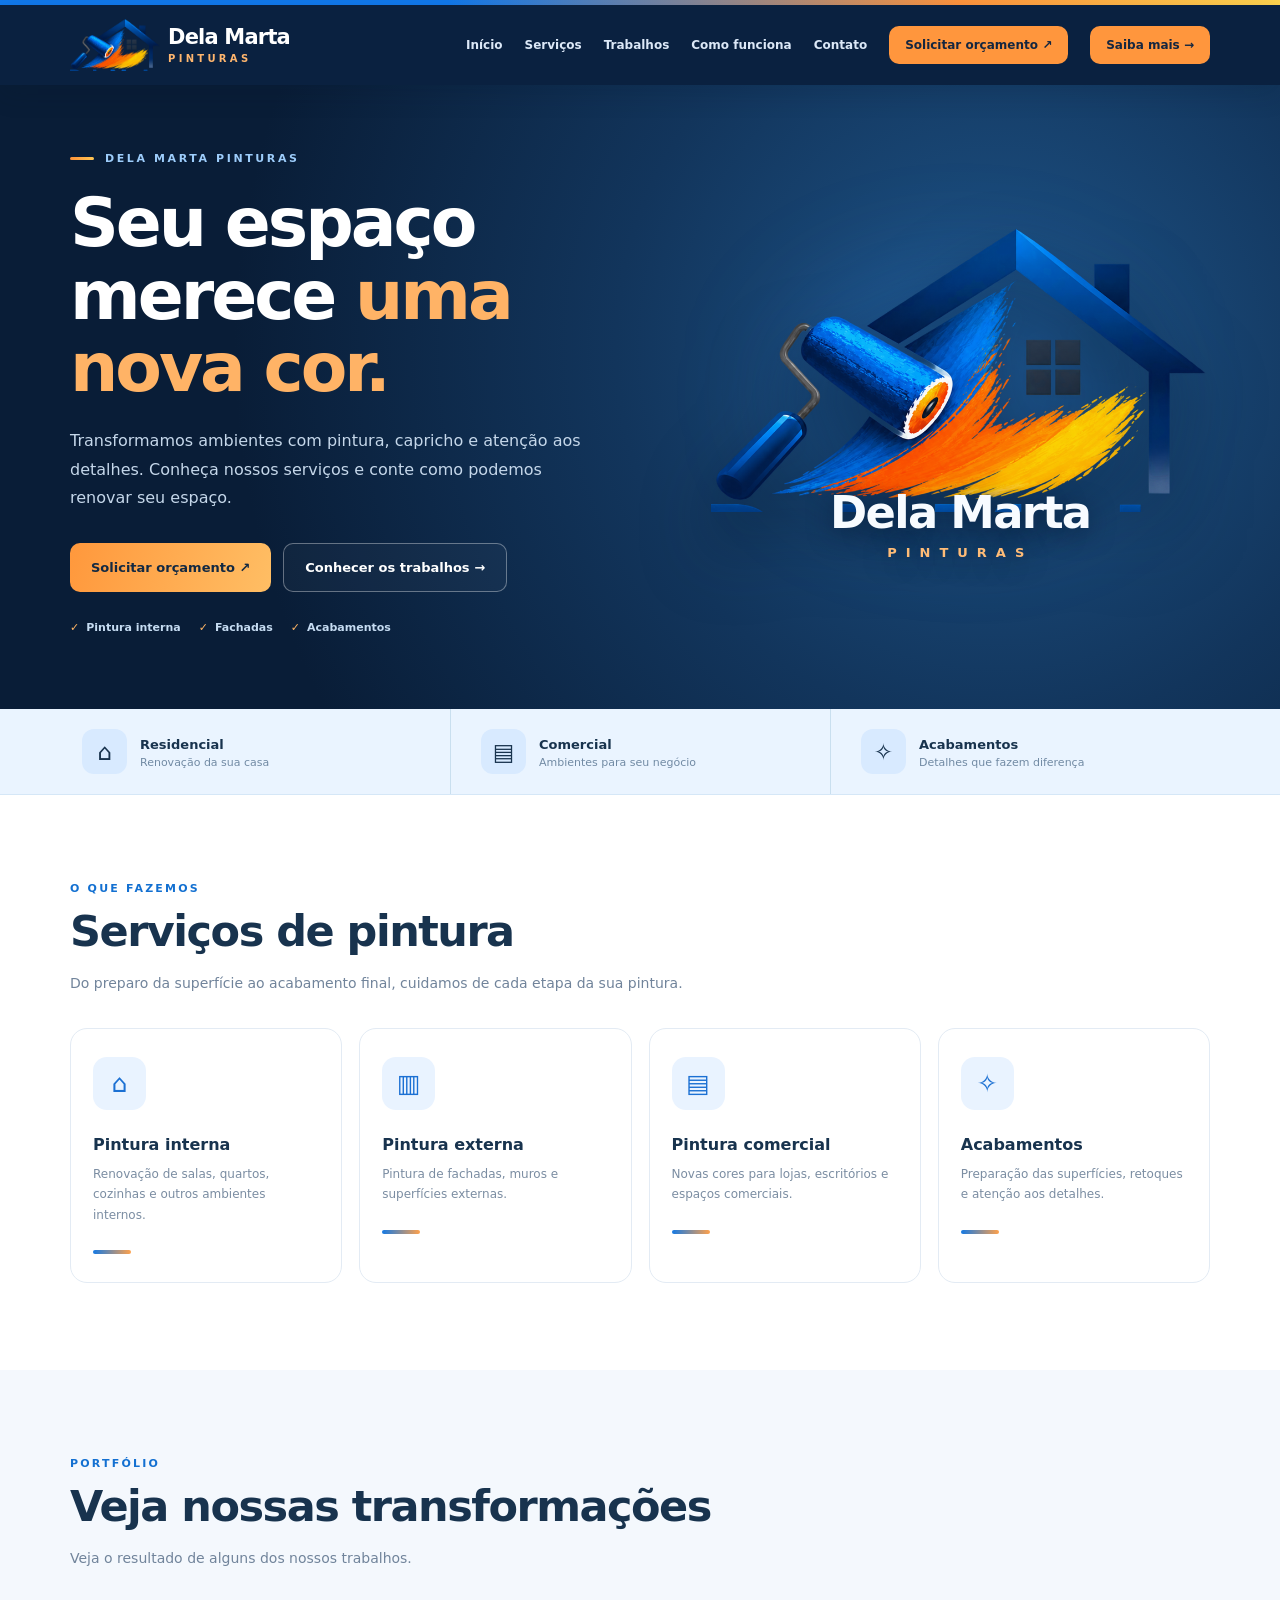
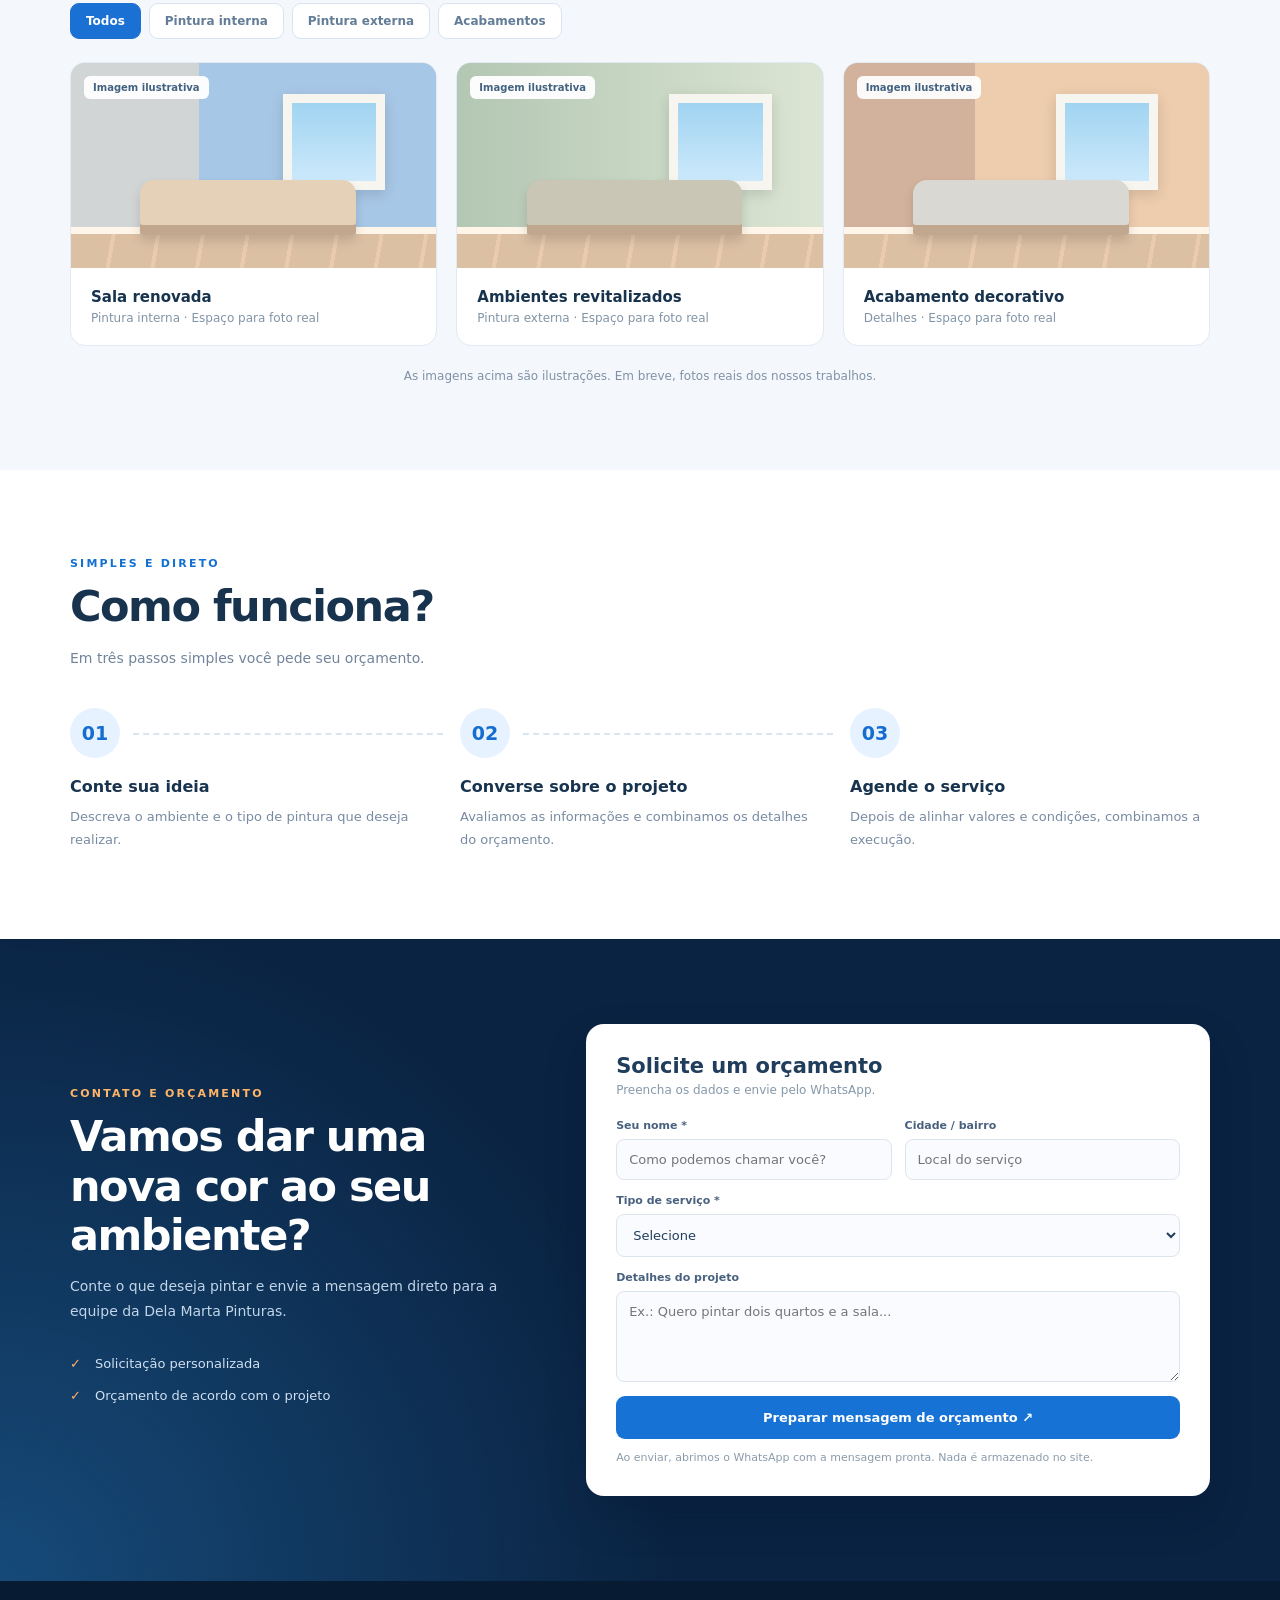
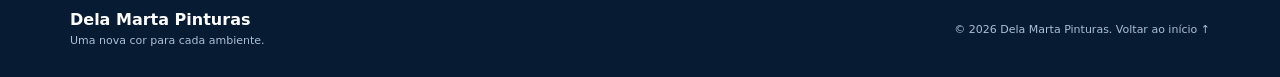
==== commit 62809e23: "Adiciona botao no cabecalho e pagina em branco Co-Authored-By: Claude Sonnet 5.5 <noreply@anthropic." ====
--- a/index.html
+++ b/index.html
@@ -3,6 +3,8 @@
 <head>
   <meta charset="UTF-8">
   <meta name="viewport" content="width=device-width, initial-scale=1">
+  <meta http-equiv="Content-Security-Policy" content="default-src 'none'; script-src 'self'; style-src 'self'; img-src 'self'; form-action 'none'; base-uri 'none'">
+  <meta name="referrer" content="strict-origin-when-cross-origin">
   <meta name="theme-color" content="#0d2544">
   <title>Dela Marta Pinturas — Pintura residencial e comercial</title>
   <meta name="description" content="Dela Marta Pinturas: pintura interna, externa e comercial com capricho e atenção aos detalhes. Solicite seu orçamento pelo WhatsApp.">
@@ -39,6 +41,7 @@
       </nav>
 
       <a href="#contato" class="nav-btn">Solicitar orçamento ↗</a>
+      <a href="pagina.html" class="nav-btn">Saiba mais →</a>
     </div>
   </header>
 
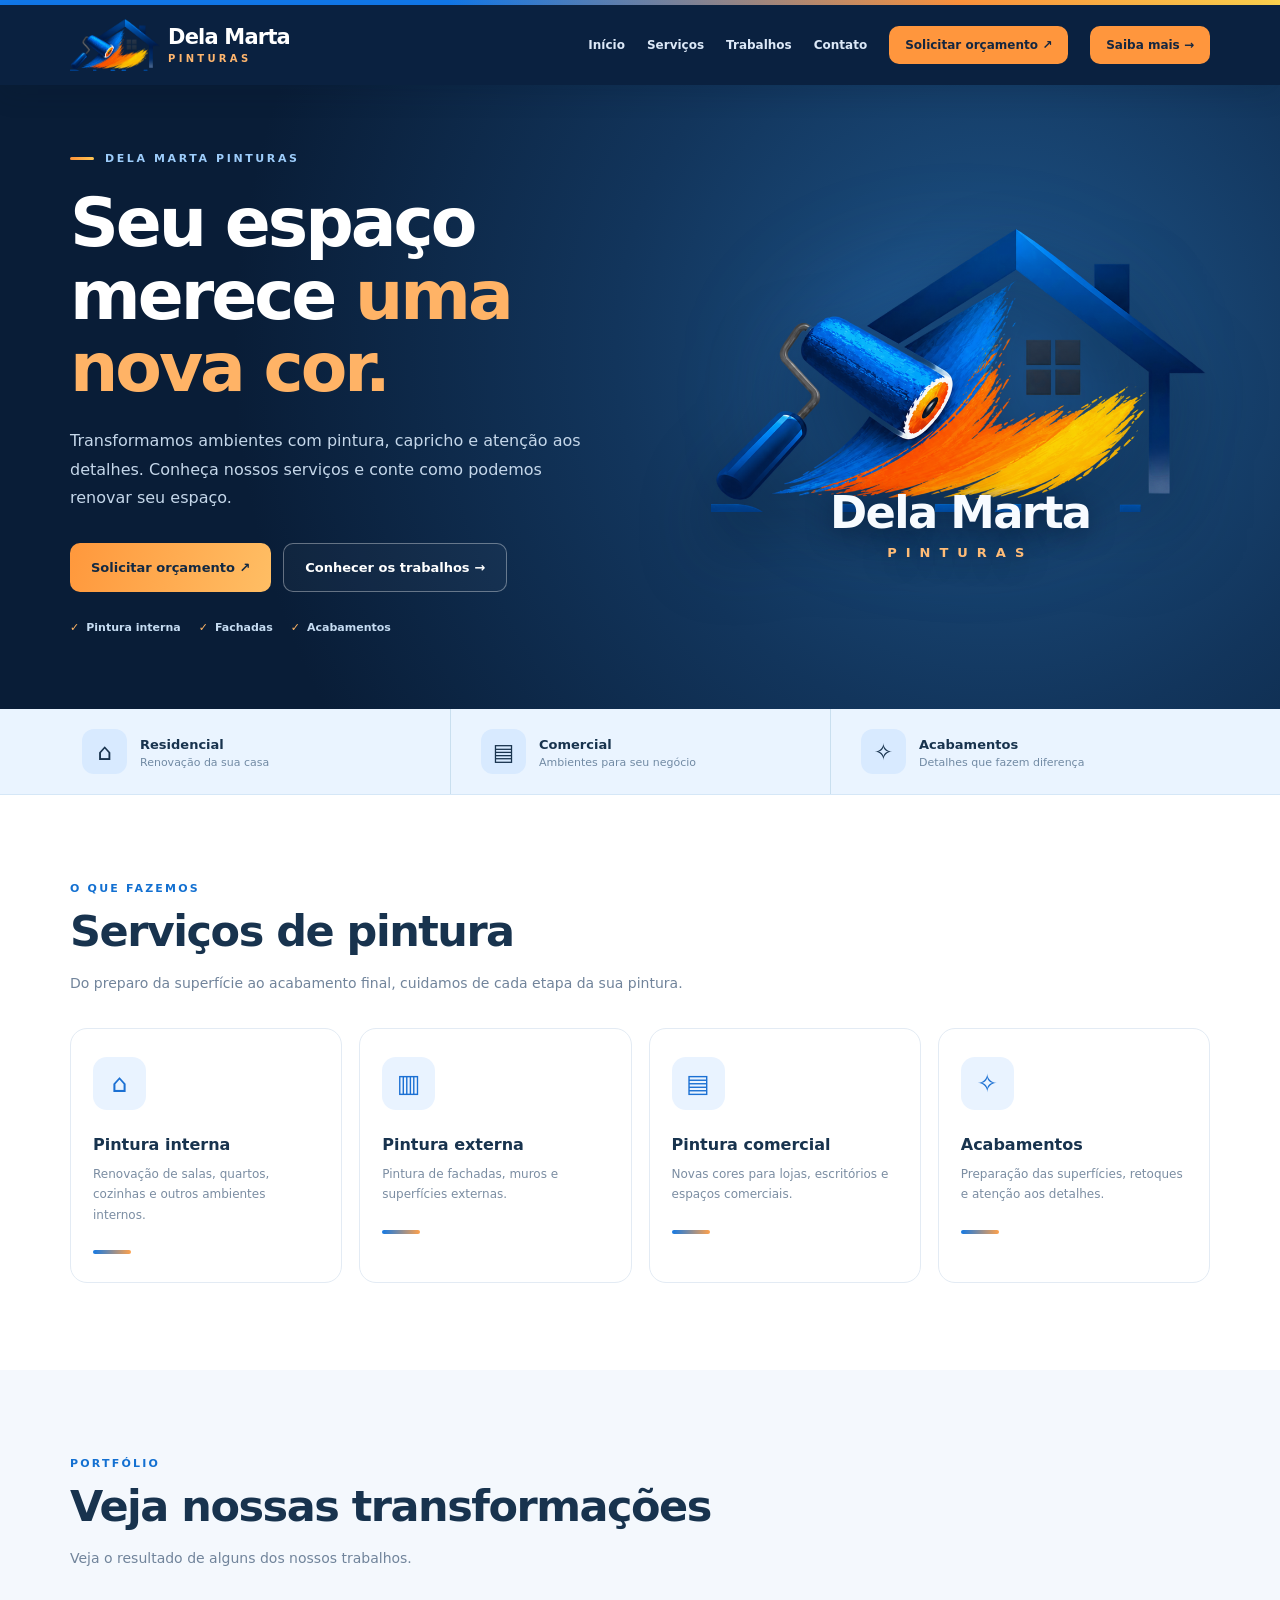
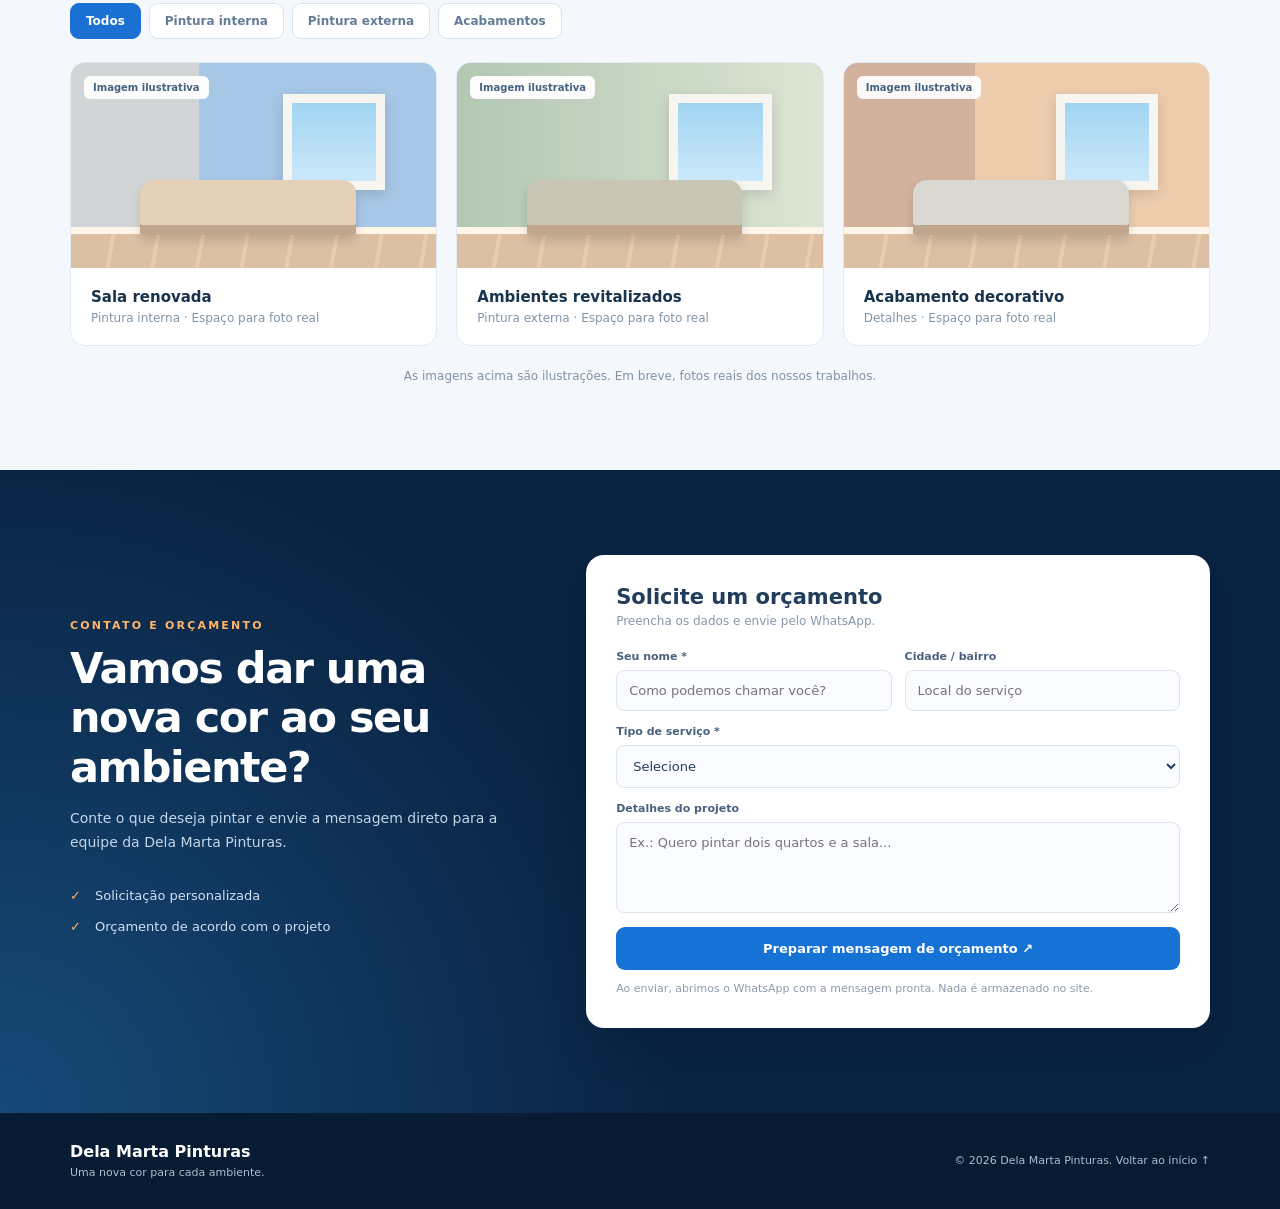
==== commit 33892fbb: "Remove secao Como funciona e link do menu Co-Authored-By: Claude Sonnet 5.5 <noreply@anthropic.com>" ====
--- a/index.html
+++ b/index.html
@@ -36,7 +36,6 @@
         <a href="#inicio">Início</a>
         <a href="#servicos">Serviços</a>
         <a href="#trabalhos">Trabalhos</a>
-        <a href="#processo">Como funciona</a>
         <a href="#contato">Contato</a>
       </nav>
 
@@ -199,35 +198,6 @@
         </div>
 
         <p class="gallery-note" id="galleryNote" hidden>As imagens acima são ilustrações. Em breve, fotos reais dos nossos trabalhos.</p>
-      </div>
-    </section>
-
-    <!-- ================= COMO FUNCIONA ================= -->
-    <section class="content" id="processo">
-      <div class="wrap">
-        <div class="section-head">
-          <div class="eyebrow">Simples e direto</div>
-          <h2>Como funciona?</h2>
-          <p class="desc">Em três passos simples você pede seu orçamento.</p>
-        </div>
-
-        <div class="steps">
-          <div class="step">
-            <div class="step-number">01</div>
-            <h3>Conte sua ideia</h3>
-            <p>Descreva o ambiente e o tipo de pintura que deseja realizar.</p>
-          </div>
-          <div class="step">
-            <div class="step-number">02</div>
-            <h3>Converse sobre o projeto</h3>
-            <p>Avaliamos as informações e combinamos os detalhes do orçamento.</p>
-          </div>
-          <div class="step">
-            <div class="step-number">03</div>
-            <h3>Agende o serviço</h3>
-            <p>Depois de alinhar valores e condições, combinamos a execução.</p>
-          </div>
-        </div>
       </div>
     </section>
 
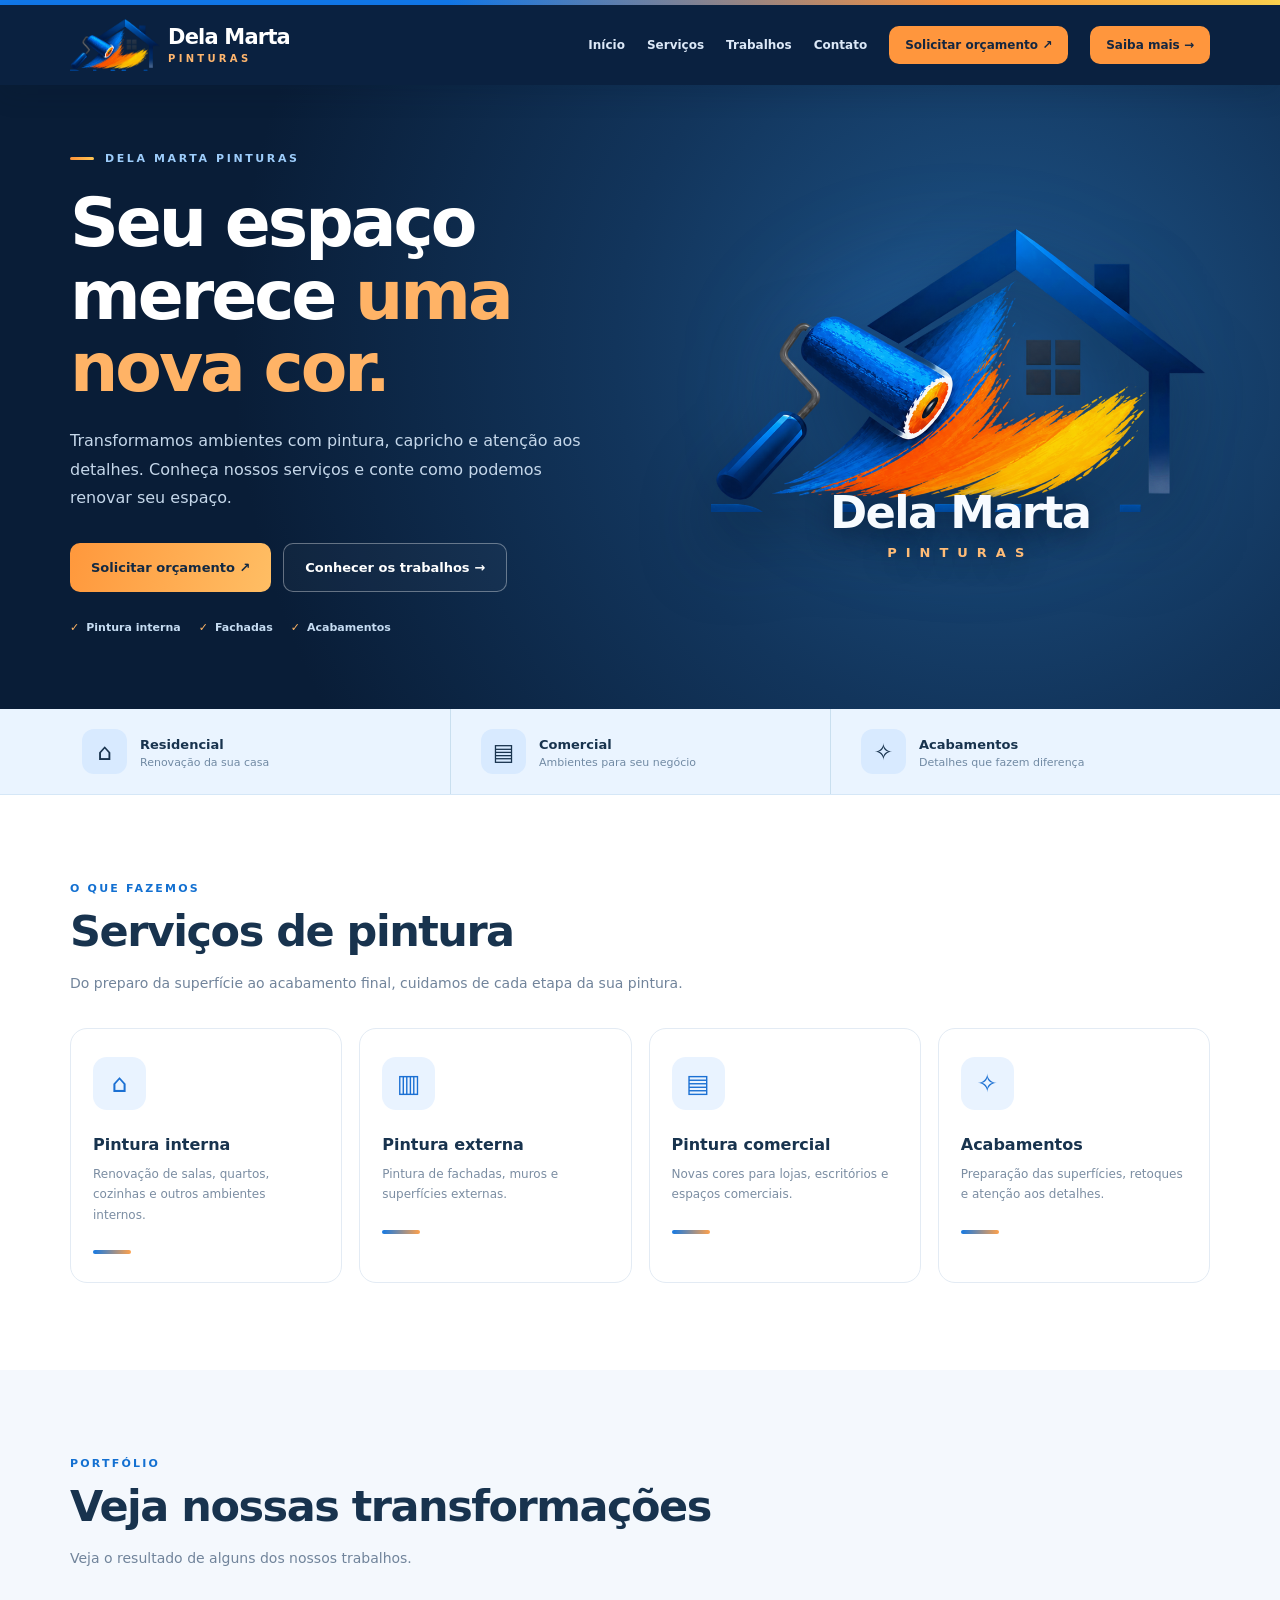
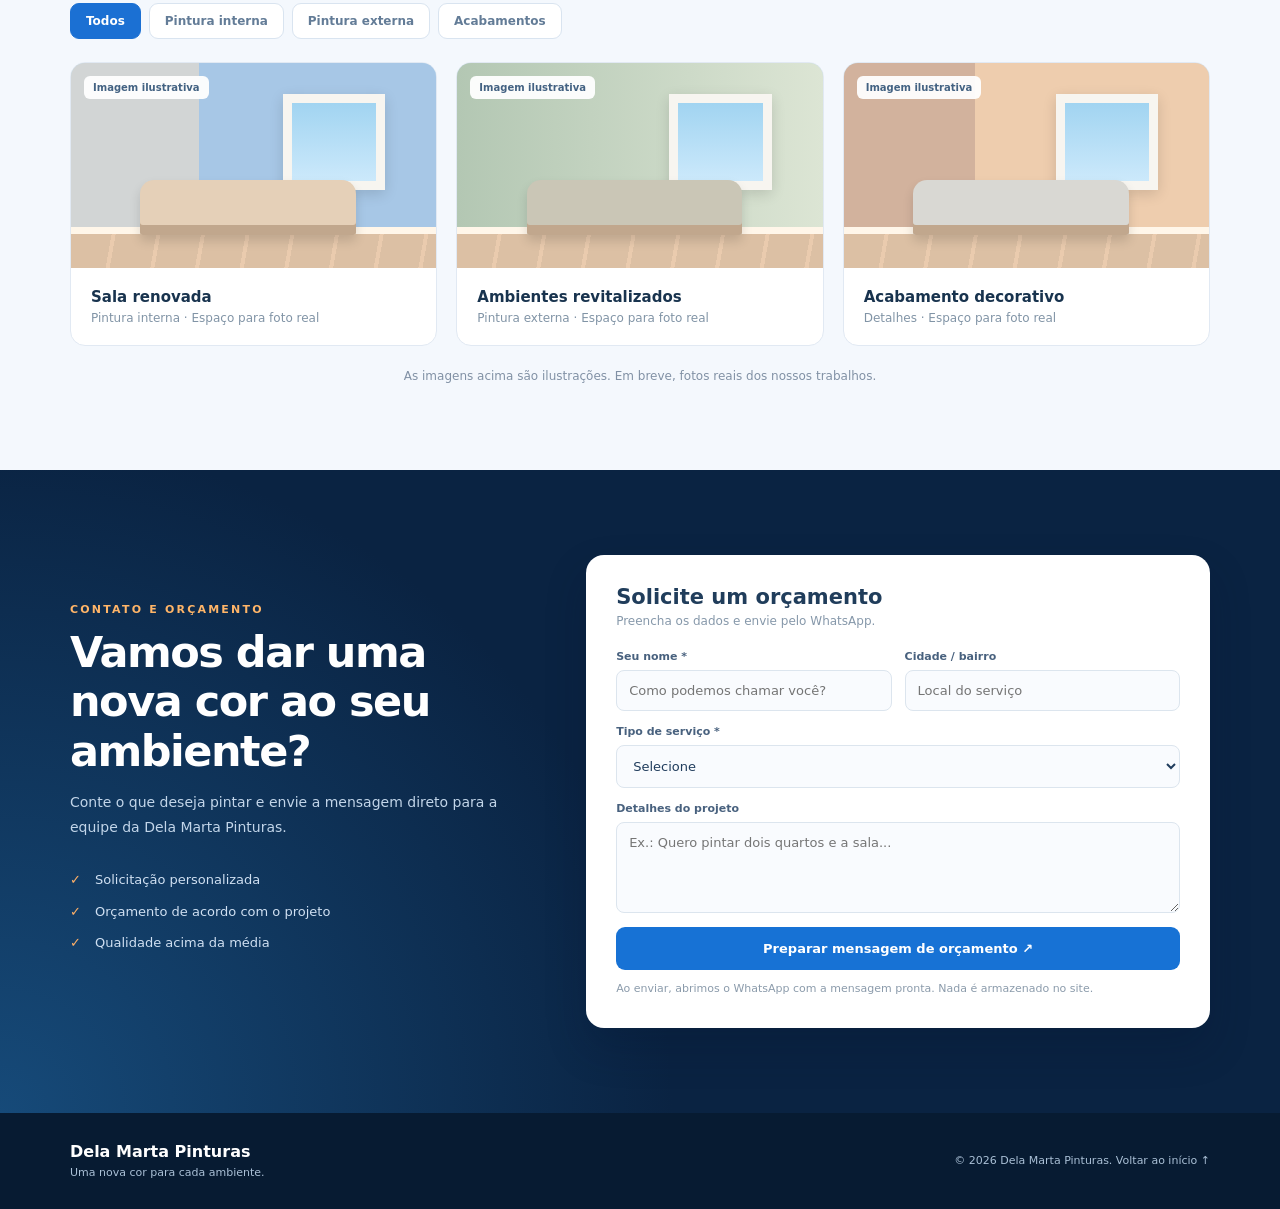
==== commit 39f90a96: "Adiciona item Qualidade acima da media no contato Co-Authored-By: Claude Sonnet 5.5 <noreply@anthrop" ====
--- a/index.html
+++ b/index.html
@@ -212,6 +212,7 @@
           <div class="perks">
             <div><span>✓</span> Solicitação personalizada</div>
             <div><span>✓</span> Orçamento de acordo com o projeto</div>
+            <div><span>✓</span> Qualidade acima da média</div>
           </div>
 
           <div class="contact-links" id="contactLinks"></div>
